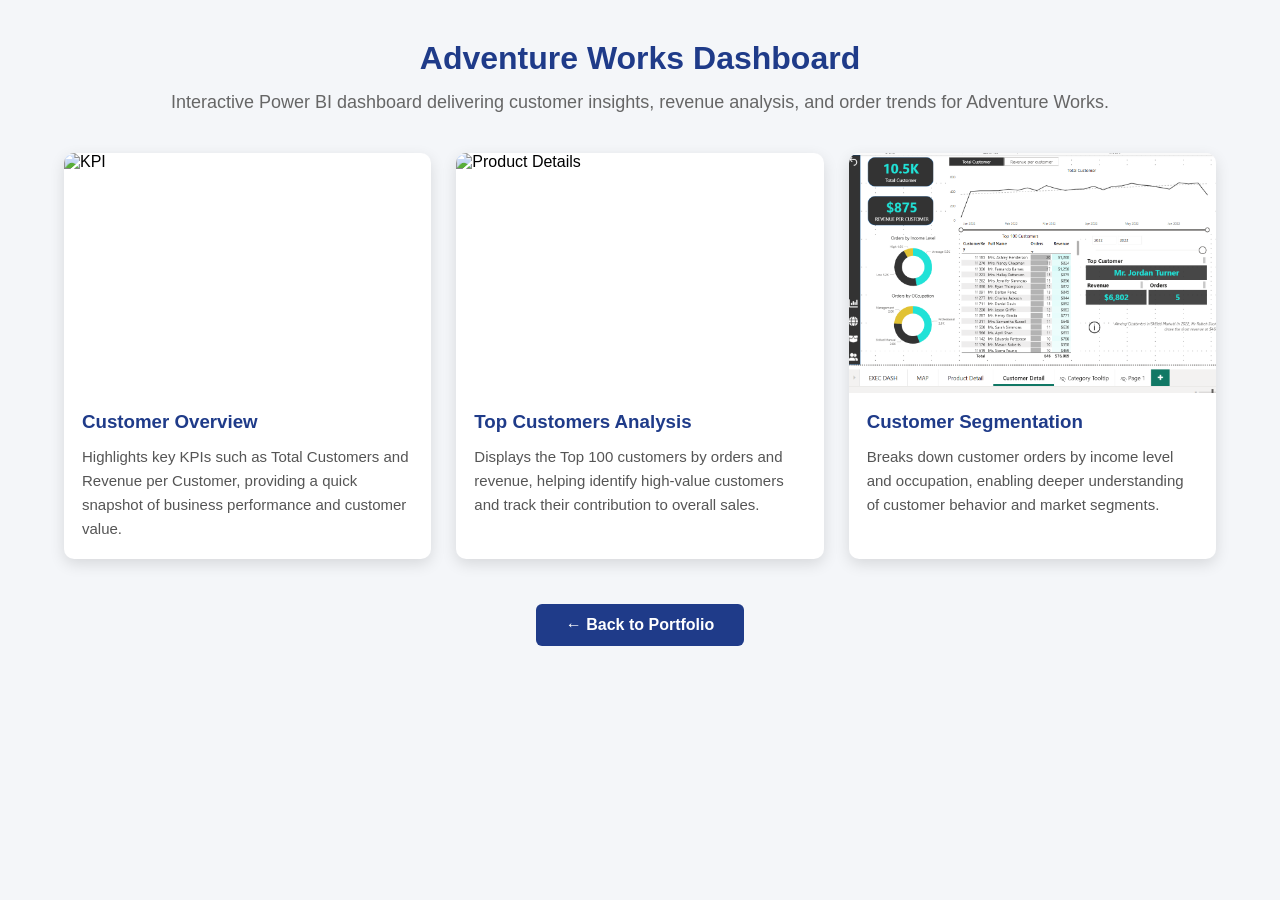
==== AdventureWork.html @ 58d6f8c1 "Create AdventureWork.html" ====
<!DOCTYPE html>
<html lang="en">
<head>
    <meta charset="UTF-8">
    <meta name="viewport" content="width=device-width, initial-scale=1.0">
    <title>Adventure Works Dashboard</title>

    <style>

        *{
            margin:0;
            padding:0;
            box-sizing:border-box;
            font-family:Arial, Helvetica, sans-serif;
        }

        body{
            background:#f4f6f9;
        }

        .container{
            width:90%;
            margin:40px auto;
        }

        h1{
            text-align:center;
            color:#1f3b89;
            margin-bottom:15px;
        }

        .subtitle{
            text-align:center;
            color:#666;
            margin-bottom:40px;
            font-size:18px;
        }

        .dashboard-gallery{
            display:grid;
            grid-template-columns:repeat(3,1fr);
            gap:25px;
        }

        .card{
            background:#fff;
            border-radius:10px;
            overflow:hidden;
            box-shadow:0 5px 15px rgba(0,0,0,0.12);
            transition:.3s;
        }

        .card:hover{
            transform:translateY(-6px);
        }

        .card img{
            width:100%;
            height:240px;
            object-fit:cover;
            display:block;
        }

        .card-content{
            padding:18px;
        }

        .card h3{
            color:#1f3b89;
            margin-bottom:12px;
        }

        .card p{
            color:#555;
            line-height:1.6;
            font-size:15px;
        }

        .back-section{
            text-align:center;
            margin-top:45px;
        }

        .back-btn{
            display:inline-block;
            padding:12px 30px;
            background:#1f3b89;
            color:#fff;
            text-decoration:none;
            border-radius:6px;
            font-size:16px;
            font-weight:600;
            transition:.3s;
        }

        .back-btn:hover{
            background:#17306d;
        }

        @media(max-width:992px){

            .dashboard-gallery{
                grid-template-columns:1fr;
            }

            .container{
                width:95%;
            }

        }

    </style>

</head>

<body>

<div class="container">

    <h1>Adventure Works Dashboard</h1>

    <p class="subtitle">
        Interactive Power BI dashboard delivering customer insights, revenue analysis, and order trends for Adventure Works.
    </p>

    <div class="dashboard-gallery">

        <div class="card">

            <img src="assets/project2/EXEC DASH.png" alt="KPI">

            <div class="card-content">

                <h3>Customer Overview</h3>

                <p>
                    Highlights key KPIs such as Total Customers and Revenue per Customer,
                    providing a quick snapshot of business performance and customer value.
                </p>

            </div>

        </div>

        <div class="card">

            <img src="assets/project2/Product Detail" alt="Product Details">

            <div class="card-content">

                <h3>Top Customers Analysis</h3>

                <p>
                    Displays the Top 100 customers by orders and revenue, helping identify
                    high-value customers and track their contribution to overall sales.
                </p>

            </div>

        </div>

        <div class="card">

            <img src="assets/project2/Customer Detail.png" alt="Customer Segmentation">

            <div class="card-content">

                <h3>Customer Segmentation</h3>

                <p>
                    Breaks down customer orders by income level and occupation, enabling
                    deeper understanding of customer behavior and market segments.
                </p>

            </div>

        </div>

    </div>

    <div class="back-section">

        <a href="index.html" class="back-btn">← Back to Portfolio</a>

    </div>

</div>

</body>
</html>
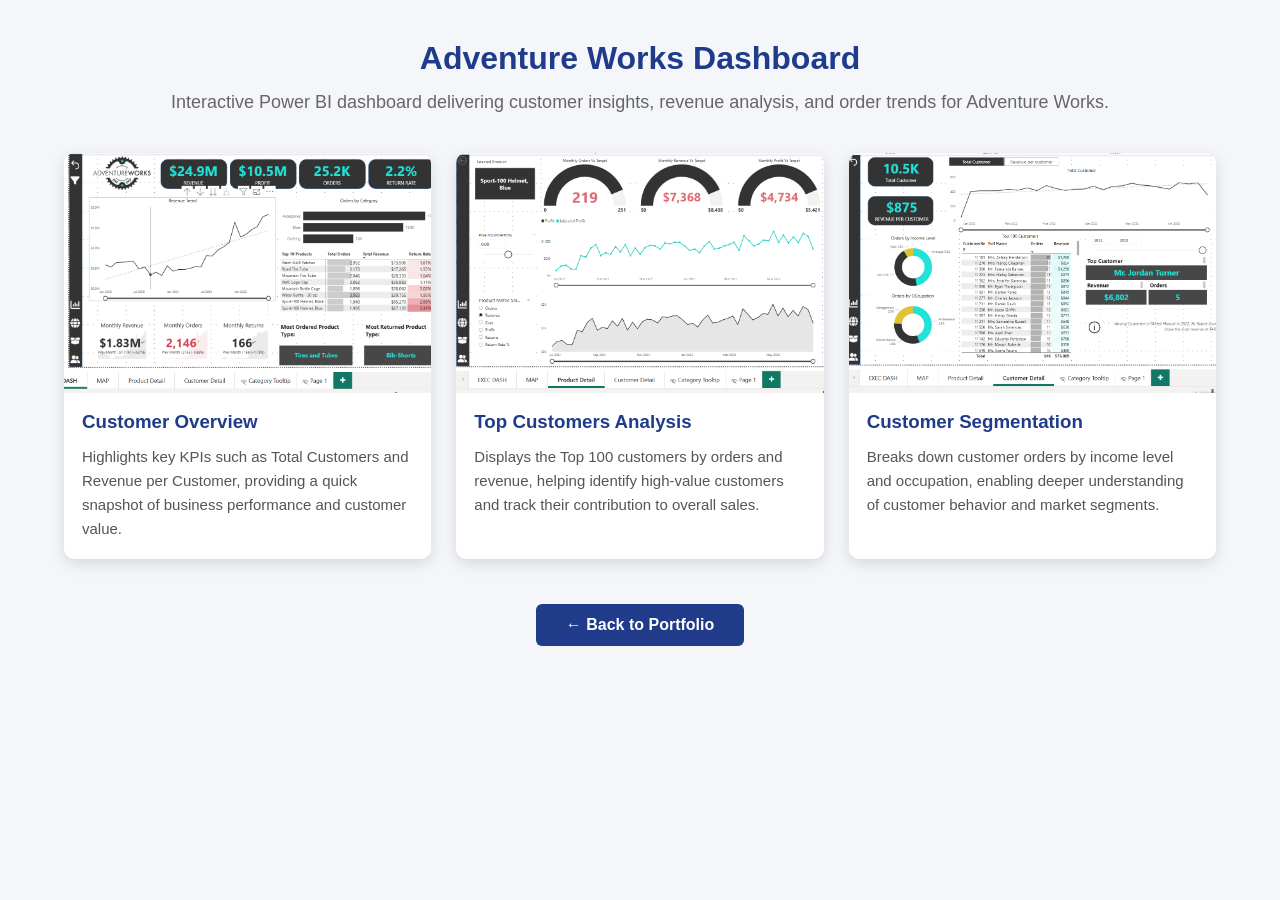
==== commit d3919845: "Update AdventureWork.html" ====
--- a/AdventureWork.html
+++ b/AdventureWork.html
@@ -127,7 +127,7 @@
 
         <div class="card">
 
-            <img src="assets/project2/EXEC DASH.png" alt="KPI">
+            <img src="assets/project2/EXEC Dash.png" alt="KPI">
 
             <div class="card-content">
 
@@ -144,7 +144,7 @@
 
         <div class="card">
 
-            <img src="assets/project2/Product Detail" alt="Product Details">
+            <img src="assets/project2/Product Detail.png" alt="Product Details">
 
             <div class="card-content">
 
